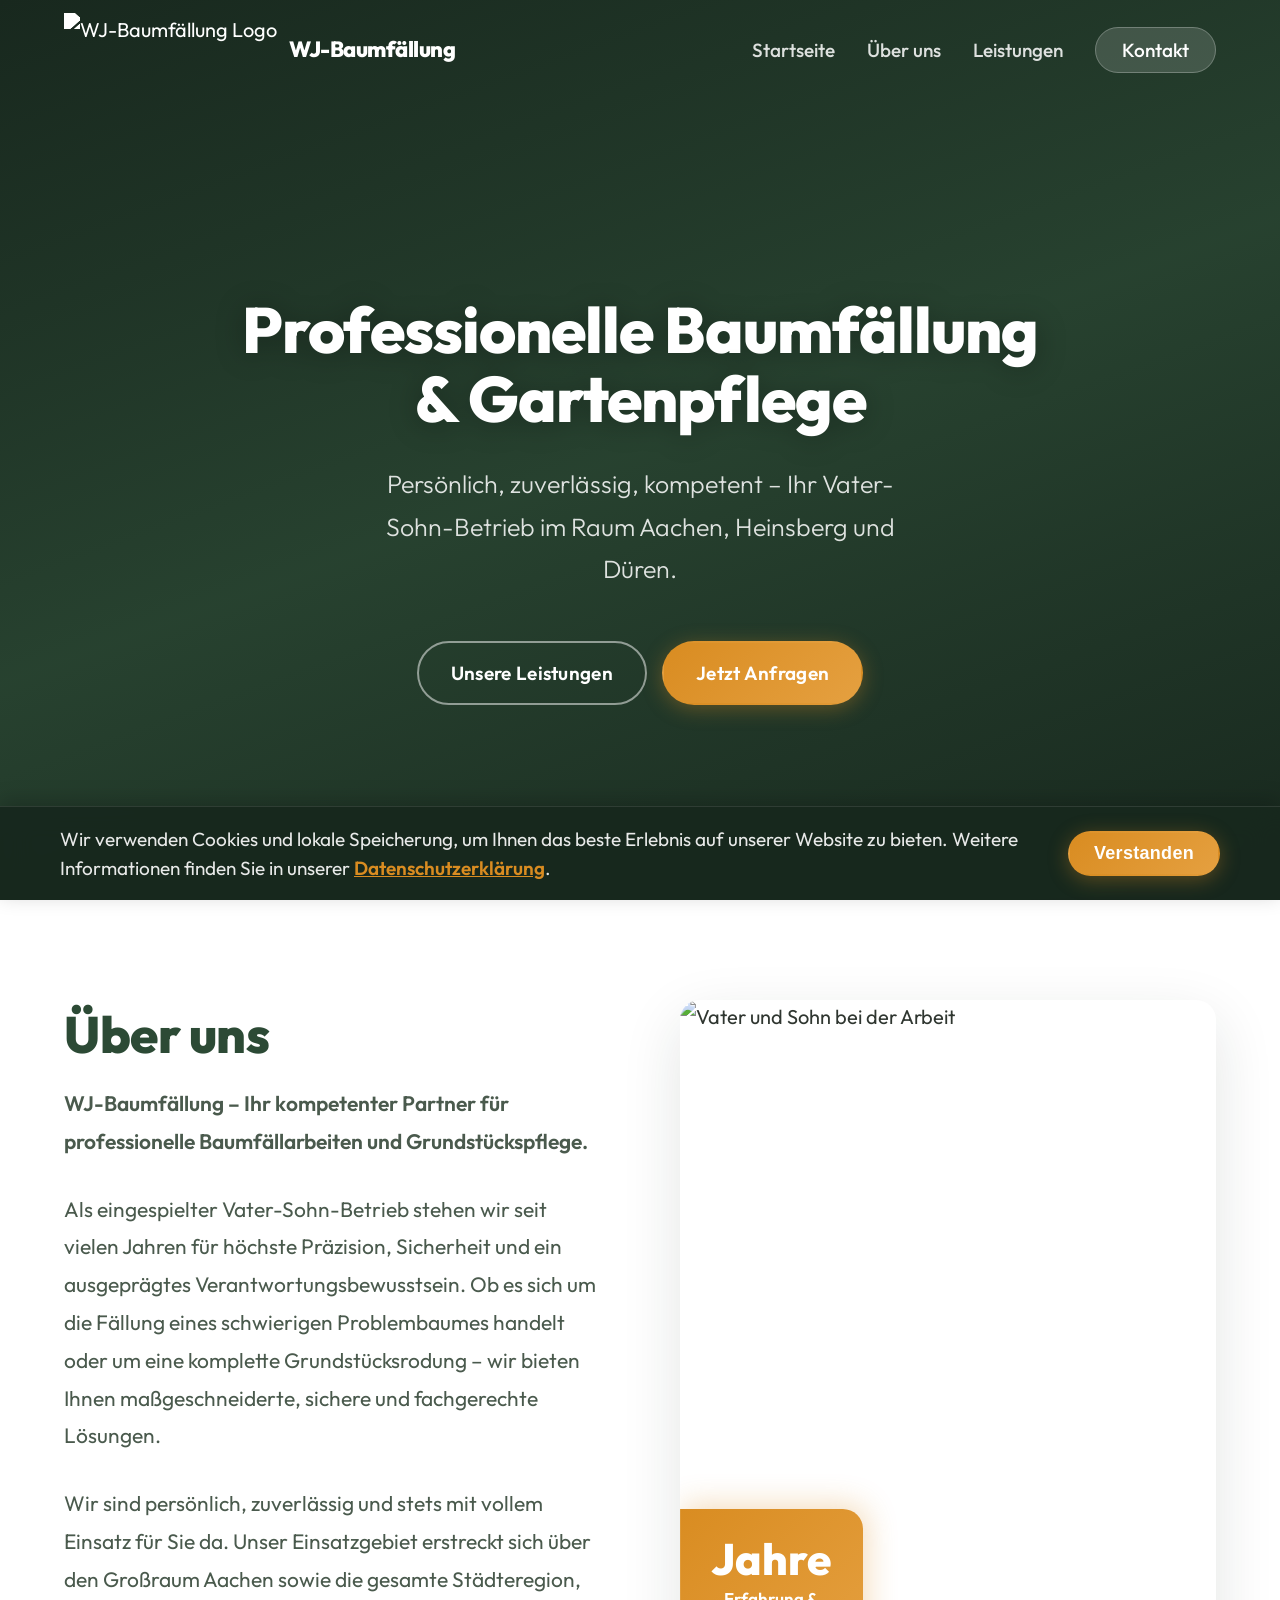
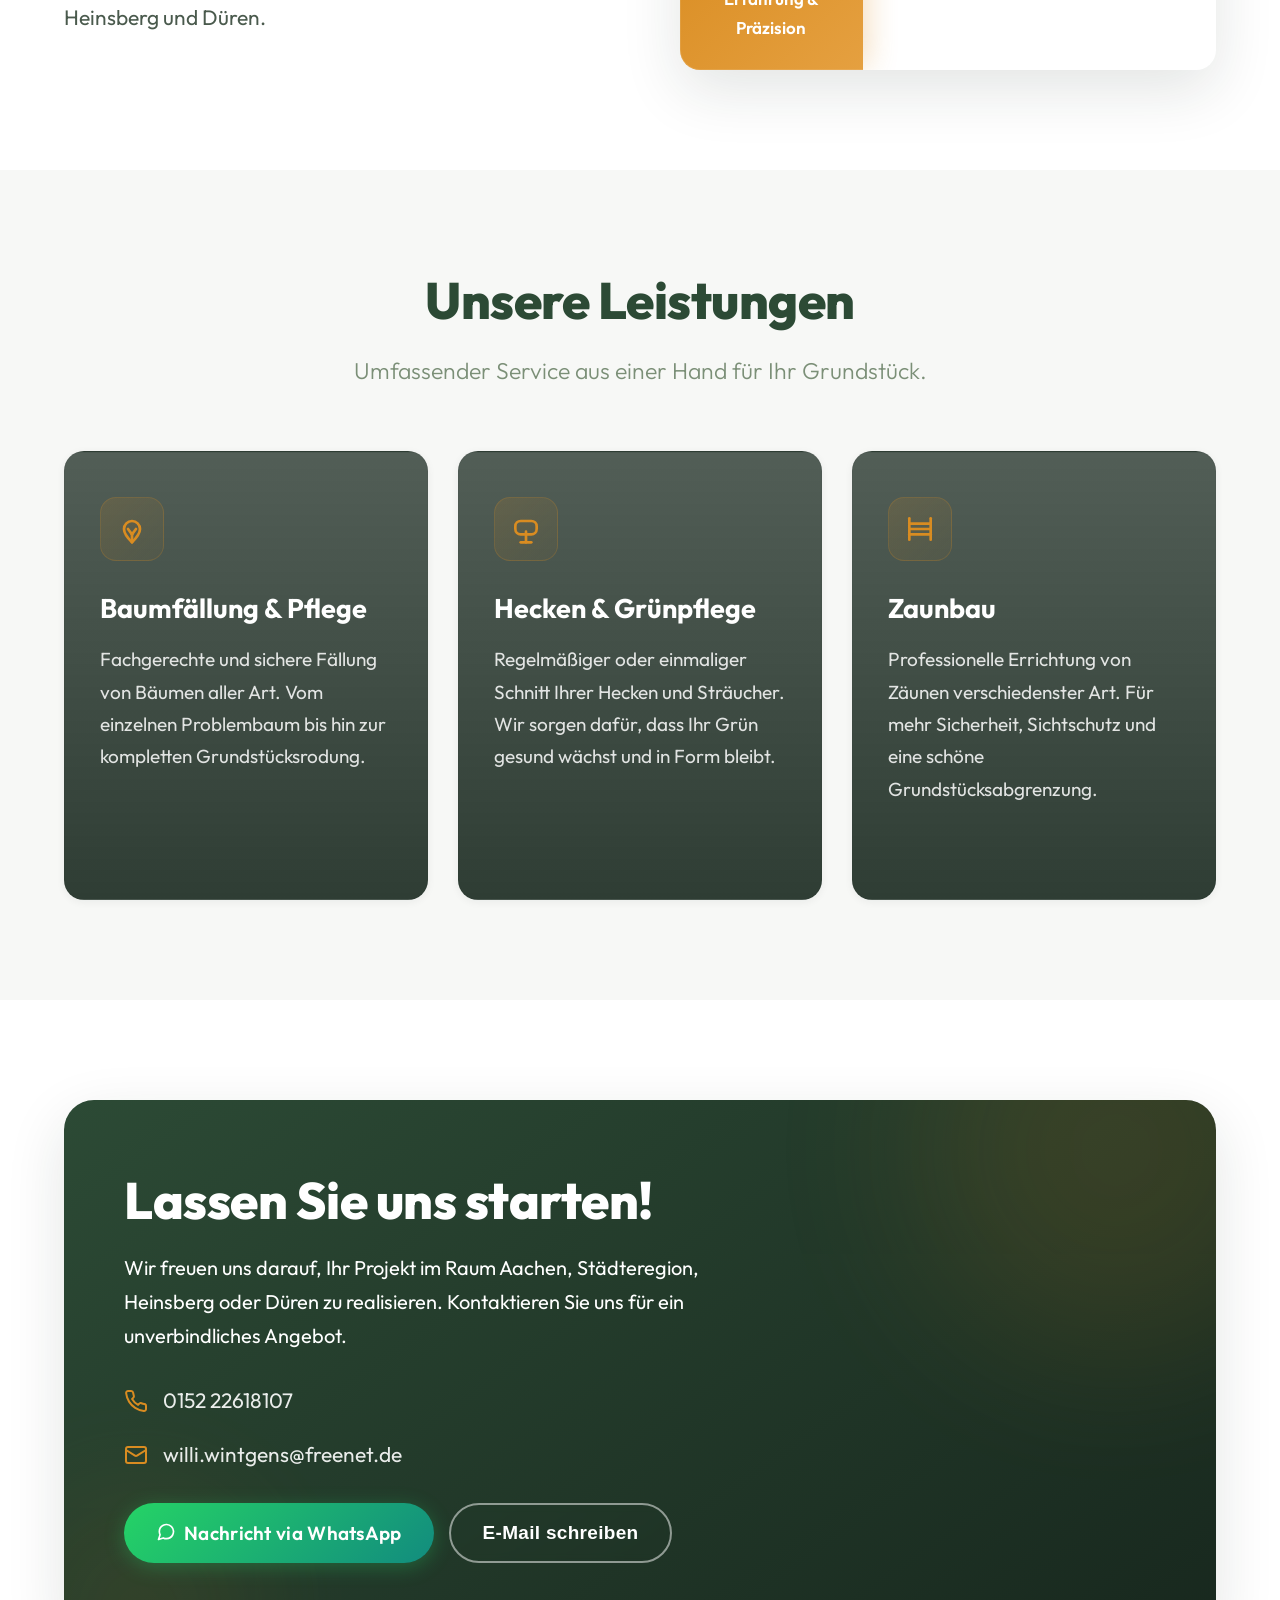
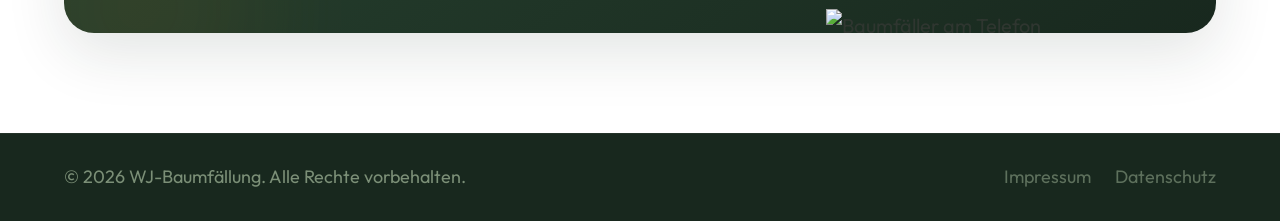
==== index.html @ ef1724c0 "Add Cookie consent banner and optimize legal pages for mobile" ====
<!DOCTYPE html>
<html lang="de">
<head>
    <meta charset="UTF-8">
    <meta name="viewport" content="width=device-width, initial-scale=1.0">
    <title>WJ-Baumfällung | Professionelle Baumfällarbeiten & Grundstückspflege</title>
    <meta name="description" content="WJ-Baumfällung – Ihr kompetenter Partner für professionelle Baumfällarbeiten und Grundstückspflege in Aachen, Heinsberg und Düren.">
    <link rel="stylesheet" href="style.css">
    <!-- Google Fonts: Outfit -->
    <link href="https://fonts.googleapis.com/css2?family=Outfit:wght@300;400;600;800&display=swap" rel="stylesheet">
</head>
<body>

    <!-- Navigation -->
    <nav class="navbar" id="navbar">
        <div class="nav-container">
            <a href="#" class="logo-link">
                <img src="Logo.svg" alt="WJ-Baumfällung Logo" class="logo">
                <span class="logo-text">WJ-Baumfällung</span>
            </a>
            <div class="hamburger" id="hamburger">
                <span></span>
                <span></span>
                <span></span>
            </div>
            <ul class="nav-links" id="nav-links">
                <li><a href="#home">Startseite</a></li>
                <li><a href="#about">Über uns</a></li>
                <li><a href="#services">Leistungen</a></li>
                <li><a href="#contact" class="btn-nav">Kontakt</a></li>
            </ul>
        </div>
    </nav>

    <!-- Hero Section -->
    <section id="home" class="hero">
        <div class="hero-content">
            <h1 class="hero-title">Professionelle Baumfällung & Gartenpflege</h1>
            <p class="hero-subtitle">Persönlich, zuverlässig, kompetent – Ihr Vater-Sohn-Betrieb im Raum Aachen, Heinsberg und Düren.</p>
            <div class="hero-buttons">
                <a href="#services" class="btn btn-outline">Unsere Leistungen</a>
                <a href="#contact" class="btn btn-primary">Jetzt Anfragen</a>
            </div>
        </div>
        <div class="hero-bg"></div>
    </section>

    <!-- About Section -->
    <section id="about" class="about section-padding section-pattern">
        <div class="container">
            <div class="about-grid">
                <div class="about-text reveal">
                    <h2 class="section-title">Über uns</h2>
                    <p class="lead">WJ-Baumfällung – Ihr kompetenter Partner für professionelle Baumfällarbeiten und Grundstückspflege.</p>
                    <p>Als eingespielter Vater-Sohn-Betrieb stehen wir seit vielen Jahren für höchste Präzision, Sicherheit und ein ausgeprägtes Verantwortungsbewusstsein. Ob es sich um die Fällung eines schwierigen Problembaumes handelt oder um eine komplette Grundstücksrodung – wir bieten Ihnen maßgeschneiderte, sichere und fachgerechte Lösungen.</p>
                    <p>Wir sind persönlich, zuverlässig und stets mit vollem Einsatz für Sie da. Unser Einsatzgebiet erstreckt sich über den Großraum Aachen sowie die gesamte Städteregion, Heinsberg und Düren.</p>
                </div>
                <div class="about-image-wrapper reveal reveal-delay-2">
                    <!-- We use one of the images as a placeholder for the about section -->
                    <img src="VuS.jpg" alt="Vater und Sohn bei der Arbeit" class="about-img">
                    <div class="experience-badge">
                        <span class="years">Jahre</span>
                        <span class="text">Erfahrung &<br>Präzision</span>
                    </div>
                </div>
            </div>
        </div>
    </section>

    <!-- Services Section -->
    <section id="services" class="services section-padding bg-light section-pattern">
        <div class="container">
            <div class="section-header center">
                <h2 class="section-title reveal">Unsere Leistungen</h2>
                <p class="section-subtitle reveal reveal-delay-1">Umfassender Service aus einer Hand für Ihr Grundstück.</p>
            </div>
            <div class="services-grid">
                <!-- Service 1 -->
                <div class="service-card reveal reveal-delay-1" data-gallery="Baumfaellung" data-gallery-title="Baumfällung &amp; Pflege">
                    <div class="service-icon">
                        <svg xmlns="http://www.w3.org/2000/svg" width="32" height="32" viewBox="0 0 24 24" fill="none" stroke="currentColor" stroke-width="2" stroke-linecap="round" stroke-linejoin="round"><path d="M12 22v-6"/><path d="M12 16L9 12"/><path d="M12 16l3-4"/><path d="M6 12a6 6 0 1 1 12 0c0 4-6 10-6 10s-6-6-6-10Z"/></svg>
                    </div>
                    <h3 class="service-title">Baumfällung &amp; Pflege</h3>
                    <p class="service-desc">Fachgerechte und sichere Fällung von Bäumen aller Art. Vom einzelnen Problembaum bis hin zur kompletten Grundstücksrodung.</p>
                    <span class="service-gallery-hint">Galerie ansehen →</span>
                </div>
                <!-- Service 2 -->
                <div class="service-card reveal reveal-delay-2" data-gallery="Hecken" data-gallery-title="Hecken &amp; Grünpflege">
                    <div class="service-icon">
                        <svg xmlns="http://www.w3.org/2000/svg" width="32" height="32" viewBox="0 0 24 24" fill="none" stroke="currentColor" stroke-width="2" stroke-linecap="round" stroke-linejoin="round"><path d="M4 10a4 4 0 0 1 4-4h8a4 4 0 0 1 4 4v2a4 4 0 0 1-4 4H8a4 4 0 0 1-4-4v-2Z"/><path d="M12 14v8"/><path d="M8 22h8"/></svg>
                    </div>
                    <h3 class="service-title">Hecken &amp; Grünpflege</h3>
                    <p class="service-desc">Regelmäßiger oder einmaliger Schnitt Ihrer Hecken und Sträucher. Wir sorgen dafür, dass Ihr Grün gesund wächst und in Form bleibt.</p>
                    <span class="service-gallery-hint">Galerie ansehen →</span>
                </div>
                <!-- Service 3 -->
                <div class="service-card reveal reveal-delay-3" data-gallery="Zaun" data-gallery-title="Zaunbau">
                    <div class="service-icon">
                        <svg xmlns="http://www.w3.org/2000/svg" width="32" height="32" viewBox="0 0 24 24" fill="none" stroke="currentColor" stroke-width="2" stroke-linecap="round" stroke-linejoin="round"><path d="M4 4v16"/><path d="M20 4v16"/><path d="M4 12h16"/><path d="M4 8h16"/><path d="M4 16h16"/></svg>
                    </div>
                    <h3 class="service-title">Zaunbau</h3>
                    <p class="service-desc">Professionelle Errichtung von Zäunen verschiedenster Art. Für mehr Sicherheit, Sichtschutz und eine schöne Grundstücksabgrenzung.</p>
                    <span class="service-gallery-hint">Galerie ansehen →</span>
                </div>
            </div>
        </div>
    </section>

    <!-- Service Gallery Modal -->
    <div id="service-gallery-modal" class="service-gallery-modal">
        <div class="sgm-header">
            <h2 id="sgm-title" class="sgm-title"></h2>
            <span id="sgm-close" class="sgm-close">&times;</span>
        </div>
        <div class="sgm-grid" id="sgm-grid">
            <!-- JS fills images here -->
        </div>
    </div>

    <!-- Lightbox Modal -->
    <div id="lightbox" class="lightbox">
        <span class="lightbox-close">&times;</span>
        <img class="lightbox-content" id="lightbox-img">
    </div>

    <!-- Contact Section -->
    <section id="contact" class="contact section-padding section-pattern">
        <div class="container">
            <div class="contact-box reveal">
                <img src="img/lumberjack_doodle.png" alt="Baumfäller am Telefon" class="contact-doodle">
                <div class="contact-info">
                    <h2 class="section-title text-white">Lassen Sie uns starten!</h2>
                    <p class="text-white">Wir freuen uns darauf, Ihr Projekt im Raum Aachen, Städteregion, Heinsberg oder Düren zu realisieren. Kontaktieren Sie uns für ein unverbindliches Angebot.</p>
                    <ul class="contact-details">
                        <li>
                            <svg xmlns="http://www.w3.org/2000/svg" width="24" height="24" viewBox="0 0 24 24" fill="none" stroke="currentColor" stroke-width="2" stroke-linecap="round" stroke-linejoin="round"><path d="M22 16.92v3a2 2 0 0 1-2.18 2 19.79 19.79 0 0 1-8.63-3.07 19.5 19.5 0 0 1-6-6 19.79 19.79 0 0 1-3.07-8.67A2 2 0 0 1 4.11 2h3a2 2 0 0 1 2 1.72 12.84 12.84 0 0 0 .7 2.81 2 2 0 0 1-.45 2.11L8.09 9.91a16 16 0 0 0 6 6l1.27-1.27a2 2 0 0 1 2.11-.45 12.84 12.84 0 0 0 2.81.7A2 2 0 0 1 22 16.92z"/></svg>
                            <span>0152 22618107</span>
                        </li>
                        <li>
                            <svg xmlns="http://www.w3.org/2000/svg" width="24" height="24" viewBox="0 0 24 24" fill="none" stroke="currentColor" stroke-width="2" stroke-linecap="round" stroke-linejoin="round"><rect width="20" height="16" x="2" y="4" rx="2"/><path d="m22 7-8.97 5.7a1.94 1.94 0 0 1-2.06 0L2 7"/></svg>
                            <span>willi.wintgens@freenet.de</span>
                        </li>
                    </ul>
                    <div style="margin-top: 30px; display: flex; gap: 15px; flex-wrap: wrap;">
                        <a href="https://wa.me/4915222618107" target="_blank" rel="noopener noreferrer" class="btn btn-whatsapp">
                            <svg xmlns="http://www.w3.org/2000/svg" width="20" height="20" viewBox="0 0 24 24" fill="none" stroke="currentColor" stroke-width="2" stroke-linecap="round" stroke-linejoin="round" style="margin-right: 8px; vertical-align: middle; margin-top: -2px;"><path d="M21 11.5a8.38 8.38 0 0 1-.9 3.8 8.5 8.5 0 0 1-7.6 4.7 8.38 8.38 0 0 1-3.8-.9L3 21l1.9-5.7a8.38 8.38 0 0 1-.9-3.8 8.5 8.5 0 0 1 4.7-7.6 8.38 8.38 0 0 1 3.8-.9h.5a8.48 8.48 0 0 1 8 8v.5z"/></svg>
                            Nachricht via WhatsApp
                        </a>
                        <button id="toggle-email-form" class="btn btn-outline" style="border-color: rgba(255,255,255,0.5);">
                            E-Mail schreiben
                        </button>
                    </div>

                    <!-- Email Form -->
                    <div id="email-form-container" class="email-form-container">
                        <form id="contact-form">
                            <div class="form-group">
                                <label for="form-email">Ihre E-Mail</label>
                                <input type="email" id="form-email" placeholder="mail@beispiel.de" required>
                            </div>
                            <div class="form-group">
                                <label for="form-subject">Anlass / Titel</label>
                                <input type="text" id="form-subject" placeholder="z.B. Baumfällung Anfrage" required>
                            </div>
                            <div class="form-group">
                                <label for="form-body">Ihre Nachricht</label>
                                <textarea id="form-body" rows="4" placeholder="Schreiben Sie hier Ihr Anliegen..." required></textarea>
                            </div>
                            <button type="submit" class="btn btn-primary" style="width: 100%;">Abschicken</button>
                        </form>
                    </div>
                </div>
            </div>
        </div>
    </section>

    <!-- Footer -->
    <footer class="footer">
        <div class="container footer-bottom">
            <p>&copy; <span id="year"></span> WJ-Baumfällung. Alle Rechte vorbehalten.</p>
            <div class="footer-links">
                <a href="impressum.html">Impressum</a>
                <a href="datenschutz.html">Datenschutz</a>
            </div>
        </div>
    </footer>

    <!-- Cookie Banner -->
    <div id="cookie-banner" class="cookie-banner">
        <div class="cookie-content">
            <p>Wir verwenden Cookies und lokale Speicherung, um Ihnen das beste Erlebnis auf unserer Website zu bieten. Weitere Informationen finden Sie in unserer <a href="datenschutz.html">Datenschutzerklärung</a>.</p>
            <div class="cookie-buttons">
                <button id="accept-cookies" class="btn btn-primary btn-sm">Verstanden</button>
            </div>
        </div>
    </div>

    <!-- Scripts -->
    <script src="images.js"></script>
    <script src="script.js"></script>
</body>
</html>

<!--

 __  __    _    ____  _____  __        _____ _____ _   _   _     _____     _______
|  \/  |  / \  |  _ \| ____| \ \      / /_ _|_   _| | | | | |   / _ \ \   / / ____|
| |\/| | / _ \ | | | |  _|    \ \ /\ / / | |  | | | |_| | | |  | | | \ \ / /|  _|
| |  | |/ ___ \| |_| | |___    \ V  V /  | |  | | |  _  | | |__| |_| |\ V / | |___
|_|  |_/_/   \_\____/|_____|    \_/\_/  |___| |_| |_| |_| |_____\___/  \_/  |_____|

 ______   __   __  ____    _    ____    _    ____   ___   ___  _______   __
| __ ) \ / /  | __ )  / \  | __ )  / \  | __ ) / _ \ / _ \| ____\ \ / /
|  _ \\ V /   |  _ \ / _ \ |  _ \ / _ \ |  _ \| | | | | | |  _|  \ V /
| |_) || |    | |_) / ___ \| |_) / ___ \| |_) | |_| | |_| | |___  | |
|____/ |_|    |____/_/   \_\____/_/   \_\____/ \___/ \___/|_____| |_|

-->
---- style.css ----
/* ---------- CSS Variables ---------- */
:root {
    /* Color Palette (Forest & Wood Theme) */
    --color-1: #18281E; /* Deep Forest Green */
    --color-2: #2C4A35; /* Olive Green */
    --color-3: #D98C21; /* Warm Amber Accent */
    --color-4: #7B8F77; /* Muted Sage */
    --color-5: #F5EFEB; /* Warm Cream */

    --bg-light: #F7F8F6;
    --text-main: #2F3630;
    --text-dark: var(--color-1);
    --text-light: #ffffff;
    
    /* Typography */
    --font-main: 'Outfit', 'Inter', 'Segoe UI', sans-serif;
    
    /* Spacing & Sizes */
    --nav-height: 100px;
    --section-pad: 100px 0;
    
    /* Effects */
    --transition: all 0.35s cubic-bezier(0.25, 0.46, 0.45, 0.94);
    --transition-fast: all 0.2s ease;
    --shadow-sm: 0 2px 8px rgba(24, 40, 30, 0.06);
    --shadow-md: 0 8px 30px rgba(24, 40, 30, 0.08);
    --shadow-lg: 0 20px 60px rgba(24, 40, 30, 0.12);
    --shadow-glow: 0 0 40px rgba(217, 140, 33, 0.15);
    --radius-sm: 12px;
    --radius-md: 20px;
    --radius-lg: 30px;
}

/* ---------- Reset & Base ---------- */
* {
    margin: 0;
    padding: 0;
    box-sizing: border-box;
}

html {
    scroll-behavior: smooth;
    scroll-padding-top: var(--nav-height);
    font-size: 125%;
}

.section-pattern {
    position: relative;
    z-index: 1;
}

.section-pattern::before {
    content: '';
    position: absolute;
    inset: 0;
    background-image: url('pattern.png');
    background-size: 400px;
    background-repeat: repeat;
    opacity: 0.7;
    mix-blend-mode: multiply;
    z-index: -1;
    pointer-events: none;
}

body {
    font-family: var(--font-main);
    color: var(--text-main);
    line-height: 1.7;
    background-color: #ffffff;
    overflow-x: hidden;
    -webkit-font-smoothing: antialiased;
    -moz-osx-font-smoothing: grayscale;
}

a {
    text-decoration: none;
    color: inherit;
    transition: var(--transition);
}

ul { list-style: none; }

img {
    max-width: 100%;
    height: auto;
    display: block;
}

.container {
    width: 90%;
    max-width: 1200px;
    margin: 0 auto;
}

.section-padding {
    padding: var(--section-pad);
}

.section-title {
    font-size: clamp(2rem, 4vw, 2.8rem);
    color: var(--color-2);
    margin-bottom: 1rem;
    font-weight: 800;
    letter-spacing: -0.5px;
    line-height: 1.2;
}

.section-subtitle {
    font-size: 1.15rem;
    color: var(--color-4);
    margin-bottom: 3rem;
    font-weight: 300;
}

.center { text-align: center; }
.bg-light { background-color: var(--bg-light); }
.text-white { color: var(--text-light) !important; }

/* ---------- Scroll Reveal Animations ---------- */
.reveal {
    opacity: 0;
    transform: translateY(40px);
    transition: opacity 0.8s cubic-bezier(0.16, 1, 0.3, 1),
                transform 0.8s cubic-bezier(0.16, 1, 0.3, 1);
}

.reveal.visible {
    opacity: 1;
    transform: translateY(0);
}

.reveal-delay-1 { transition-delay: 0.1s; }
.reveal-delay-2 { transition-delay: 0.2s; }
.reveal-delay-3 { transition-delay: 0.3s; }

/* ---------- Typography Utility ---------- */
.lead {
    font-size: 1.2rem;
    font-weight: 600;
    color: var(--color-2);
    margin-bottom: 1.5rem;
    line-height: 1.5;
}

/* ---------- Buttons ---------- */
.btn {
    display: inline-block;
    padding: 14px 32px;
    border-radius: 50px;
    font-weight: 600;
    font-size: 0.95rem;
    text-align: center;
    cursor: pointer;
    transition: var(--transition);
    border: 2px solid transparent;
    letter-spacing: 0.3px;
    position: relative;
    overflow: hidden;
}

.btn::after {
    content: '';
    position: absolute;
    top: 50%;
    left: 50%;
    width: 0;
    height: 0;
    background: rgba(255,255,255,0.15);
    border-radius: 50%;
    transform: translate(-50%, -50%);
    transition: width 0.6s ease, height 0.6s ease;
}

.btn:active::after {
    width: 300px;
    height: 300px;
}

.btn-primary {
    background: linear-gradient(135deg, var(--color-3) 0%, #E5A040 100%);
    color: var(--text-light);
    box-shadow: 0 4px 20px rgba(217, 140, 33, 0.35);
}

.btn-primary:hover {
    transform: translateY(-3px);
    box-shadow: 0 8px 30px rgba(217, 140, 33, 0.45);
}

.btn-outline {
    background-color: transparent;
    color: var(--text-light);
    border-color: rgba(255,255,255,0.5);
    backdrop-filter: blur(4px);
}

.btn-outline:hover {
    background-color: var(--text-light);
    color: var(--color-1);
    border-color: var(--text-light);
    transform: translateY(-3px);
}

.btn-whatsapp {
    background: linear-gradient(135deg, #25D366 0%, #128C7E 100%);
    color: #ffffff !important;
    box-shadow: 0 4px 20px rgba(37, 211, 102, 0.3);
    display: inline-flex;
    align-items: center;
    border: none;
}

.btn-whatsapp:hover {
    transform: translateY(-3px);
    box-shadow: 0 8px 30px rgba(37, 211, 102, 0.4);
}

/* ---------- Navigation ---------- */
.navbar {
    position: fixed;
    top: 0;
    left: 0;
    width: 100%;
    height: var(--nav-height);
    z-index: 1000;
    background: rgba(255, 255, 255, 0);
    backdrop-filter: blur(0px);
    -webkit-backdrop-filter: blur(0px);
    transition: all 0.4s cubic-bezier(0.25, 0.46, 0.45, 0.94);
}

.navbar.scrolled {
    height: 85px;
    background: rgba(255, 255, 255, 0.92);
    backdrop-filter: blur(20px);
    -webkit-backdrop-filter: blur(20px);
    box-shadow: 0 1px 20px rgba(24, 40, 30, 0.08);
}

.nav-container {
    width: 90%;
    max-width: 1200px;
    margin: 0 auto;
    height: 100%;
    display: flex;
    justify-content: space-between;
    align-items: center;
}

.logo-link {
    display: flex;
    align-items: center;
    gap: 12px;
}

.logo {
    height: 75px;
    width: auto;
    transition: var(--transition);
    filter: brightness(0) invert(1);
}

.navbar.scrolled .logo {
    height: 60px;
    filter: none;
}

.logo-text {
    font-size: 1.1rem;
    font-weight: 800;
    color: var(--text-light);
    letter-spacing: -0.5px;
    transition: var(--transition);
}

.navbar.scrolled .logo-text {
    color: var(--color-1);
}

.nav-links {
    display: flex;
    align-items: center;
    gap: 32px;
}

.nav-links a {
    font-weight: 500;
    color: rgba(255,255,255,0.85);
    font-size: 0.95rem;
    position: relative;
    transition: var(--transition);
}

.navbar.scrolled .nav-links a {
    color: var(--color-1);
}

.nav-links a:not(.btn-nav)::after {
    content: '';
    position: absolute;
    bottom: -6px;
    left: 50%;
    width: 0;
    height: 2px;
    background: var(--color-3);
    transition: var(--transition);
    transform: translateX(-50%);
    border-radius: 2px;
}

.nav-links a:not(.btn-nav):hover::after,
.nav-links a.active::after {
    width: 100%;
}

.nav-links a:not(.btn-nav):hover {
    color: var(--text-light);
}

.navbar.scrolled .nav-links a:not(.btn-nav):hover {
    color: var(--color-3);
}

.btn-nav {
    background: rgba(255,255,255,0.15);
    backdrop-filter: blur(10px);
    color: var(--text-light) !important;
    padding: 10px 26px;
    border-radius: 50px;
    border: 1px solid rgba(255,255,255,0.25);
}

.navbar.scrolled .btn-nav {
    background: var(--color-2);
    border-color: transparent;
}

.btn-nav:hover {
    background: var(--color-3) !important;
    color: var(--text-light) !important;
    border-color: transparent;
    transform: translateY(-2px);
}

/* Hamburger */
.hamburger {
    display: none;
    cursor: pointer;
    flex-direction: column;
    gap: 6px;
    z-index: 10;
}

.hamburger span {
    width: 26px;
    height: 2.5px;
    background-color: var(--text-light);
    transition: var(--transition);
    border-radius: 3px;
}

.navbar.scrolled .hamburger span {
    background-color: var(--color-1);
}

/* ---------- Hero Section ---------- */
.hero {
    height: 100vh;
    min-height: 650px;
    display: flex;
    align-items: center;
    position: relative;
    padding-top: var(--nav-height);
    background-color: var(--color-1);
    overflow: hidden;
}

.hero::before {
    content: '';
    position: absolute;
    top: 0;
    left: 0;
    width: 100%;
    height: 100%;
    background-image: url('BG.jpg');
    background-size: cover;
    background-position: center;
    z-index: 0;
    animation: heroZoom 20s ease-in-out infinite alternate;
}

@keyframes heroZoom {
    0% { transform: scale(1); }
    100% { transform: scale(1.08); }
}

.hero-bg {
    position: absolute;
    top: 0;
    left: 0;
    width: 100%;
    height: 100%;
    background: linear-gradient(
        160deg,
        rgba(24, 40, 30, 0.88) 0%,
        rgba(44, 74, 53, 0.75) 50%,
        rgba(24, 40, 30, 0.85) 100%
    );
    z-index: 1;
}

.hero-content {
    position: relative;
    z-index: 2;
    width: 90%;
    max-width: 800px;
    margin: 0 auto;
    text-align: center;
    color: var(--text-light);
    animation: heroFadeIn 1.2s cubic-bezier(0.16, 1, 0.3, 1) forwards;
}

@keyframes heroFadeIn {
    from {
        opacity: 0;
        transform: translateY(30px);
    }
    to {
        opacity: 1;
        transform: translateY(0);
    }
}

.hero-title {
    font-size: clamp(2.5rem, 5vw, 4.5rem);
    font-weight: 800;
    line-height: 1.08;
    margin-bottom: 1.5rem;
    text-shadow: 0 2px 30px rgba(0,0,0,0.3);
    letter-spacing: -1px;
}

.hero-subtitle {
    font-size: clamp(1.05rem, 2vw, 1.25rem);
    margin-bottom: 2.5rem;
    opacity: 0.85;
    max-width: 560px;
    margin-left: auto;
    margin-right: auto;
    font-weight: 300;
    line-height: 1.7;
}

.hero-buttons {
    display: flex;
    gap: 15px;
    justify-content: center;
}


/* ---------- About Section ---------- */
.about-grid {
    display: grid;
    grid-template-columns: 1fr 1fr;
    gap: 80px;
    align-items: center;
}

.about-text p {
    margin-bottom: 1.5rem;
    font-size: 1.05rem;
    color: #4A5A4D;
    line-height: 1.8;
}

.about-image-wrapper {
    position: relative;
    border-radius: var(--radius-md);
    overflow: hidden;
    box-shadow: var(--shadow-lg);
}

.about-image-wrapper::after {
    content: '';
    position: absolute;
    inset: 0;
    border-radius: var(--radius-md);
    border: 1px solid rgba(255,255,255,0.1);
    pointer-events: none;
}

.about-img {
    width: 100%;
    height: auto;
    object-fit: cover;
    aspect-ratio: 4/5;
    transition: transform 0.8s cubic-bezier(0.16, 1, 0.3, 1);
}

.about-image-wrapper:hover .about-img {
    transform: scale(1.03);
}

.experience-badge {
    position: absolute;
    bottom: -1px;
    left: -1px;
    background: linear-gradient(135deg, var(--color-3) 0%, #E5A040 100%);
    color: white;
    padding: 28px 32px;
    border-radius: 0 var(--radius-md) 0 0;
    display: flex;
    flex-direction: column;
    align-items: center;
    justify-content: center;
    box-shadow: 4px -4px 30px rgba(217, 140, 33, 0.3);
}

.experience-badge .years {
    font-size: 2.2rem;
    font-weight: 800;
    line-height: 1;
}

.experience-badge .text {
    font-size: 0.85rem;
    font-weight: 600;
    text-align: center;
    margin-top: 4px;
}

/* ---------- Services Section ---------- */
.services-grid {
    display: grid;
    grid-template-columns: repeat(auto-fit, minmax(300px, 1fr));
    gap: 30px;
    margin-top: 40px;
}

.service-card {
    background: #ffffff;
    padding: 45px 35px;
    border-radius: var(--radius-md);
    box-shadow: var(--shadow-sm);
    transition: var(--transition);
    border: 1px solid rgba(24, 40, 30, 0.04);
    position: relative;
    overflow: hidden;
    background-size: cover;
    background-position: center;
    z-index: 1;
}

.service-card[data-gallery="Baumfaellung"] {
    background-image: linear-gradient(to bottom, rgba(24, 40, 30, 0.75), rgba(24, 40, 30, 0.9)), url('img/bg_baumfaellung.png');
}

.service-card[data-gallery="Hecken"] {
    background-image: linear-gradient(to bottom, rgba(24, 40, 30, 0.75), rgba(24, 40, 30, 0.9)), url('img/bg_hecken.png');
}

.service-card[data-gallery="Zaun"] {
    background-image: linear-gradient(to bottom, rgba(24, 40, 30, 0.75), rgba(24, 40, 30, 0.9)), url('img/bg_zaunbau.png');
}

.service-card::before {
    content: '';
    position: absolute;
    top: 0;
    left: 0;
    width: 100%;
    height: 4px;
    background: linear-gradient(90deg, var(--color-3) 0%, var(--color-2) 100%);
    transform: scaleX(0);
    transform-origin: left;
    transition: transform 0.5s cubic-bezier(0.16, 1, 0.3, 1);
    z-index: 2;
}

.service-card:hover::before {
    transform: scaleX(1);
}

.service-card:hover {
    transform: translateY(-8px);
    box-shadow: var(--shadow-lg);
}

.service-icon {
    width: 64px;
    height: 64px;
    background: linear-gradient(135deg, rgba(217, 140, 33, 0.15) 0%, rgba(217, 140, 33, 0.05) 100%);
    color: var(--color-3);
    border-radius: 16px;
    display: flex;
    align-items: center;
    justify-content: center;
    margin-bottom: 25px;
    transition: var(--transition);
    border: 1px solid rgba(217, 140, 33, 0.2);
    position: relative;
    z-index: 2;
}

.service-card:hover .service-icon {
    background: linear-gradient(135deg, var(--color-3) 0%, #E5A040 100%);
    color: white;
    transform: scale(1.05);
    box-shadow: 0 4px 15px rgba(217, 140, 33, 0.3);
}

.service-title {
    font-size: 1.35rem;
    color: #ffffff;
    margin-bottom: 12px;
    font-weight: 700;
    position: relative;
    z-index: 2;
}

.service-desc {
    color: rgba(255, 255, 255, 0.85);
    line-height: 1.7;
    font-size: 0.95rem;
    position: relative;
    z-index: 2;
}
.service-gallery-hint {
    display: inline-block;
    margin-top: 18px;
    color: var(--color-3);
    font-weight: 600;
    font-size: 0.9rem;
    opacity: 0;
    transform: translateX(-8px);
    transition: var(--transition);
}

.service-card:hover .service-gallery-hint {
    opacity: 1;
    transform: translateX(0);
}

.service-card[data-gallery] {
    cursor: pointer;
}

/* ---------- Service Gallery Modal ---------- */
.service-gallery-modal {
    position: fixed;
    top: 0;
    left: 0;
    width: 100%;
    height: 100%;
    z-index: 1500;
    background: rgba(255, 255, 255, 0.97);
    backdrop-filter: blur(20px);
    -webkit-backdrop-filter: blur(20px);
    overflow-y: auto;
    opacity: 0;
    pointer-events: none;
    transition: opacity 0.4s ease;
}

.service-gallery-modal.active {
    opacity: 1;
    pointer-events: all;
}

.sgm-header {
    position: sticky;
    top: 0;
    z-index: 10;
    display: flex;
    justify-content: space-between;
    align-items: center;
    padding: 24px 5%;
    background: rgba(255, 255, 255, 0.9);
    backdrop-filter: blur(16px);
    -webkit-backdrop-filter: blur(16px);
    border-bottom: 1px solid rgba(24, 40, 30, 0.06);
}

.sgm-title {
    font-size: 1.5rem;
    font-weight: 800;
    color: var(--color-2);
}

.sgm-close {
    font-size: 2rem;
    color: var(--color-4);
    cursor: pointer;
    width: 48px;
    height: 48px;
    display: flex;
    align-items: center;
    justify-content: center;
    border-radius: 50%;
    transition: var(--transition);
    font-weight: 300;
}

.sgm-close:hover {
    background: rgba(24, 40, 30, 0.06);
    color: var(--color-1);
}

.sgm-grid {
    display: grid;
    grid-template-columns: repeat(auto-fill, minmax(220px, 1fr));
    gap: 12px;
    padding: 30px 5%;
    max-width: 1400px;
    margin: 0 auto;
}

/* ---------- Gallery Item (shared) ---------- */
.gallery-item {
    position: relative;
    aspect-ratio: 1 / 1;
    border-radius: var(--radius-sm);
    overflow: hidden;
    cursor: pointer;
    box-shadow: var(--shadow-sm);
    transition: var(--transition);
}

.gallery-item:hover {
    box-shadow: var(--shadow-md);
    transform: scale(1.02);
    z-index: 2;
}

.gallery-item img {
    width: 100%;
    height: 100%;
    object-fit: cover;
    transition: transform 0.6s cubic-bezier(0.16, 1, 0.3, 1);
}

.gallery-item:hover img {
    transform: scale(1.1);
}

.gallery-overlay {
    position: absolute;
    inset: 0;
    background: linear-gradient(to top, rgba(24, 40, 30, 0.6) 0%, rgba(24, 40, 30, 0.1) 50%, transparent 100%);
    display: flex;
    align-items: center;
    justify-content: center;
    opacity: 0;
    transition: opacity 0.4s ease;
}

.gallery-item:hover .gallery-overlay {
    opacity: 1;
}

.gallery-overlay svg {
    color: white;
    width: 36px;
    height: 36px;
    transform: scale(0.5) translateY(10px);
    transition: all 0.4s cubic-bezier(0.175, 0.885, 0.32, 1.275);
    opacity: 0;
    filter: drop-shadow(0 2px 4px rgba(0,0,0,0.3));
}

.gallery-item:hover .gallery-overlay svg {
    transform: scale(1) translateY(0);
    opacity: 1;
}

/* ---------- Lightbox Modal ---------- */
.lightbox {
    display: none;
    position: fixed;
    z-index: 2000;
    left: 0;
    top: 0;
    width: 100%;
    height: 100%;
    background-color: rgba(24, 40, 30, 0.95);
    backdrop-filter: blur(20px);
    -webkit-backdrop-filter: blur(20px);
}

.lightbox.active {
    display: flex;
    justify-content: center;
    align-items: center;
    animation: lightboxFadeIn 0.3s ease;
}

@keyframes lightboxFadeIn {
    from { opacity: 0; }
    to { opacity: 1; }
}

.lightbox-content {
    margin: auto;
    display: block;
    max-width: 90%;
    max-height: 85vh;
    border-radius: var(--radius-sm);
    box-shadow: 0 0 80px rgba(0,0,0,0.4);
    animation: lightboxZoom 0.4s cubic-bezier(0.16, 1, 0.3, 1);
}

@keyframes lightboxZoom {
    from { transform: scale(0.85); opacity: 0; }
    to { transform: scale(1); opacity: 1; }
}

.lightbox-close {
    position: absolute;
    top: 20px;
    right: 30px;
    color: rgba(255,255,255,0.7);
    font-size: 36px;
    font-weight: 300;
    transition: var(--transition);
    cursor: pointer;
    width: 48px;
    height: 48px;
    display: flex;
    align-items: center;
    justify-content: center;
    border-radius: 50%;
    background: rgba(255,255,255,0.05);
}

.lightbox-close:hover {
    color: white;
    background: rgba(255,255,255,0.15);
}

/* ---------- Contact Section ---------- */
.contact-box {
    background: linear-gradient(145deg, var(--color-2) 0%, var(--color-1) 100%);
    border-radius: var(--radius-lg);
    padding: 70px 60px;
    position: relative;
    overflow: hidden;
    box-shadow: var(--shadow-lg);
}

/* Decorative blurs */
.contact-box::before {
    content: '';
    position: absolute;
    width: 400px;
    height: 400px;
    background: var(--color-3);
    border-radius: 50%;
    top: -150px;
    right: -100px;
    opacity: 0.12;
    filter: blur(80px);
}

.contact-box::after {
    content: '';
    position: absolute;
    width: 250px;
    height: 250px;
    background: var(--color-3);
    border-radius: 50%;
    bottom: -100px;
    left: -50px;
    opacity: 0.08;
    filter: blur(60px);
}

.contact-doodle {
    position: absolute;
    right: 10px;
    bottom: -10px;
    width: 380px;
    z-index: 1;
    pointer-events: none;
    transition: var(--transition);
}

.contact-info {
    position: relative;
    z-index: 2;
    max-width: 600px;
}

.contact-details {
    margin-top: 30px;
    display: flex;
    flex-direction: column;
    gap: 18px;
}

.contact-details li {
    display: flex;
    align-items: center;
    gap: 15px;
    color: rgba(255,255,255,0.9);
    font-size: 1.05rem;
    transition: var(--transition);
}

.contact-details li:hover {
    transform: translateX(5px);
}

.contact-details svg {
    color: var(--color-3);
    flex-shrink: 0;
}

/* Email Form */
.email-form-container {
    max-height: 0;
    overflow: hidden;
    transition: max-height 0.6s cubic-bezier(0.16, 1, 0.3, 1),
                opacity 0.4s ease,
                margin-top 0.4s ease;
    opacity: 0;
    margin-top: 0;
}

.email-form-container.active {
    max-height: 1000px;
    opacity: 1;
    margin-top: 30px;
}

#contact-form {
    background: rgba(255, 255, 255, 0.06);
    backdrop-filter: blur(16px);
    -webkit-backdrop-filter: blur(16px);
    padding: 30px;
    border-radius: var(--radius-md);
    border: 1px solid rgba(255, 255, 255, 0.1);
}

.form-group {
    margin-bottom: 22px;
    text-align: left;
}

.form-group label {
    display: block;
    color: rgba(255,255,255,0.8);
    margin-bottom: 8px;
    font-size: 0.9rem;
    font-weight: 500;
    letter-spacing: 0.3px;
}

.form-group input,
.form-group textarea {
    width: 100%;
    padding: 14px 18px;
    border-radius: var(--radius-sm);
    border: 1px solid rgba(255,255,255,0.12);
    background: rgba(255,255,255,0.08);
    font-family: inherit;
    font-size: 1rem;
    color: white;
    transition: var(--transition);
}

.form-group input:focus,
.form-group textarea:focus {
    outline: none;
    border-color: var(--color-3);
    background: rgba(255,255,255,0.12);
    box-shadow: 0 0 0 3px rgba(217, 140, 33, 0.2);
}

.form-group input::placeholder,
.form-group textarea::placeholder {
    color: rgba(255,255,255,0.35);
}

/* ---------- Footer ---------- */
.footer {
    background: var(--color-1);
    color: var(--color-4);
    padding: 28px 0;
    border-top: 1px solid rgba(255,255,255,0.05);
}

.footer-bottom {
    display: flex;
    justify-content: space-between;
    align-items: center;
    flex-wrap: wrap;
    gap: 20px;
    font-size: 0.9rem;
}

.footer-links {
    display: flex;
    gap: 24px;
}

.footer-links a {
    opacity: 0.7;
    transition: var(--transition);
}

.footer-links a:hover {
    color: var(--color-3);
    opacity: 1;
}

/* ---------- Cookie Banner ---------- */
.cookie-banner {
    position: fixed;
    bottom: -150px;
    left: 0;
    width: 100%;
    background: rgba(24, 40, 30, 0.98);
    backdrop-filter: blur(15px);
    -webkit-backdrop-filter: blur(15px);
    color: white;
    padding: 18px 0;
    z-index: 9999;
    box-shadow: 0 -5px 20px rgba(0,0,0,0.2);
    transition: bottom 0.6s cubic-bezier(0.16, 1, 0.3, 1);
    border-top: 1px solid rgba(255,255,255,0.1);
}

.cookie-banner.show {
    bottom: 0;
}

.cookie-content {
    max-width: 1200px;
    margin: 0 auto;
    padding: 0 20px;
    display: flex;
    justify-content: space-between;
    align-items: center;
    gap: 20px;
}

.cookie-content p {
    margin: 0;
    font-size: 0.95rem;
    line-height: 1.5;
    color: rgba(255,255,255,0.9);
}

.cookie-content a {
    color: var(--color-3);
    text-decoration: underline;
    font-weight: 600;
}

.cookie-buttons .btn-sm {
    padding: 10px 24px;
    font-size: 0.9rem;
    white-space: nowrap;
}

@media (max-width: 768px) {
    .cookie-content {
        flex-direction: column;
        text-align: center;
        gap: 15px;
    }
}

/* ---------- Responsive Design ---------- */
@media (max-width: 992px) {
    .about-grid {
        grid-template-columns: 1fr;
        gap: 50px;
    }
    .about-image-wrapper {
        max-width: 600px;
        margin: 0 auto;
    }
}

@media (max-width: 768px) {
    html {
        font-size: 100%; /* Reset scaling on smaller screens */
    }

    .hamburger {
        display: flex;
    }
    
    .nav-links {
        position: absolute;
        top: var(--nav-height);
        left: 0;
        width: 100%;
        background: rgba(255, 255, 255, 0.98);
        backdrop-filter: blur(20px);
        flex-direction: column;
        padding: 30px 0;
        transition: all 0.4s cubic-bezier(0.16, 1, 0.3, 1);
        box-shadow: 0 20px 40px rgba(0,0,0,0.1);
        opacity: 0;
        transform: translateY(-10px);
        pointer-events: none;
    }
    
    .nav-links.active {
        opacity: 1;
        transform: translateY(0);
        pointer-events: all;
    }

    .nav-links a {
        color: var(--color-1) !important;
    }

    .btn-nav {
        background: var(--color-2) !important;
        color: white !important;
        border-color: transparent !important;
    }
    
    .hero-title {
        font-size: 2.5rem;
    }
    
    .hero-buttons {
        flex-direction: column;
        align-items: stretch;
        gap: 15px;
    }

    .hero-buttons .btn {
        width: 100%;
        text-align: center;
        justify-content: center;
    }
    
    .gallery-grid {
        grid-template-columns: repeat(auto-fill, minmax(140px, 1fr));
        gap: 8px;
    }
    
    .contact-box {
        padding: 40px 24px;
    }

    .contact-doodle {
        display: none;
    }

    .section-padding {
        padding: 60px 0;
    }

    .footer-bottom {
        flex-direction: column;
        text-align: center;
        gap: 15px;
    }
}

@media (max-width: 480px) {
    .section-title {
        font-size: 2rem;
    }
    
    .hero-title {
        font-size: 2.1rem;
    }
    
    .hero-subtitle {
        font-size: 1.1rem;
    }
    
    .gallery-grid {
        grid-template-columns: repeat(2, 1fr);
        gap: 6px;
    }

    .gallery-item {
        border-radius: 8px;
    }

    .services-grid {
        grid-template-columns: 1fr;
    }

    .service-card {
        padding: 30px 20px;
    }

    .contact-box {
        padding: 30px 20px;
    }
}
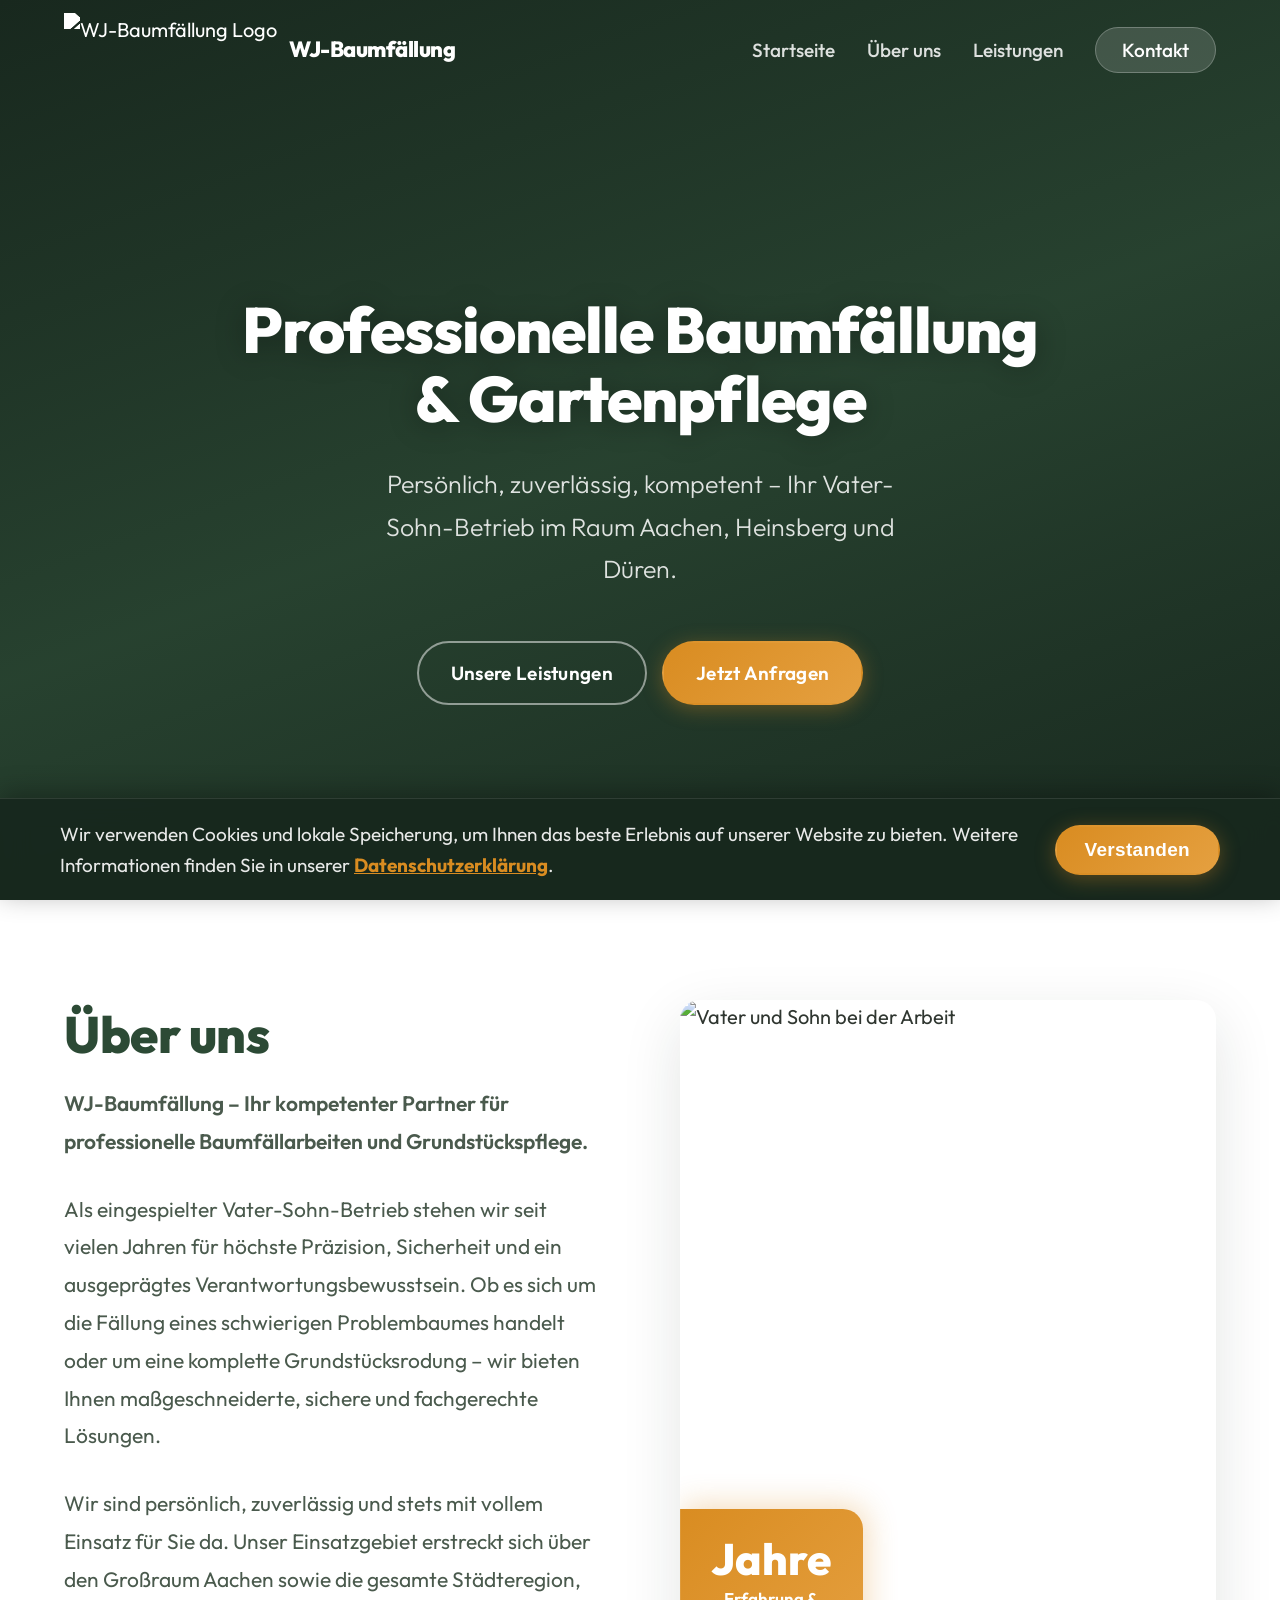
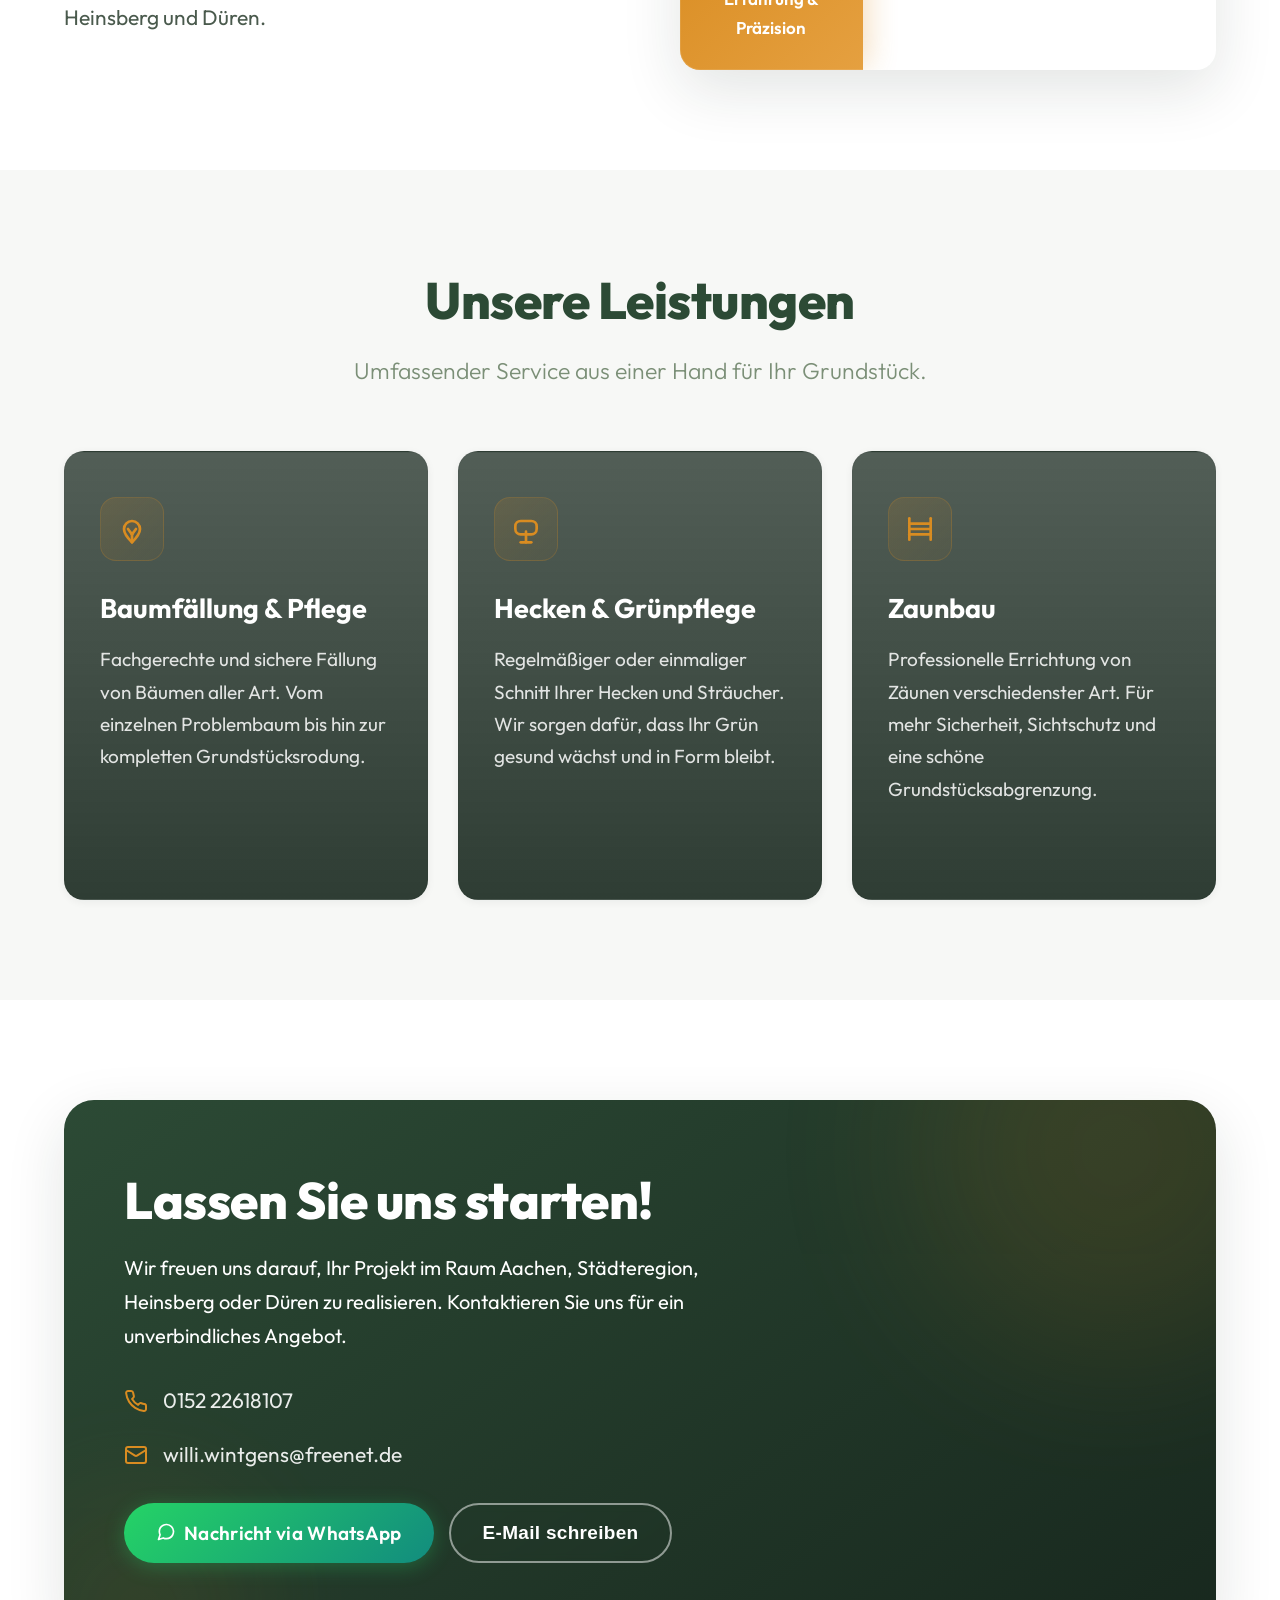
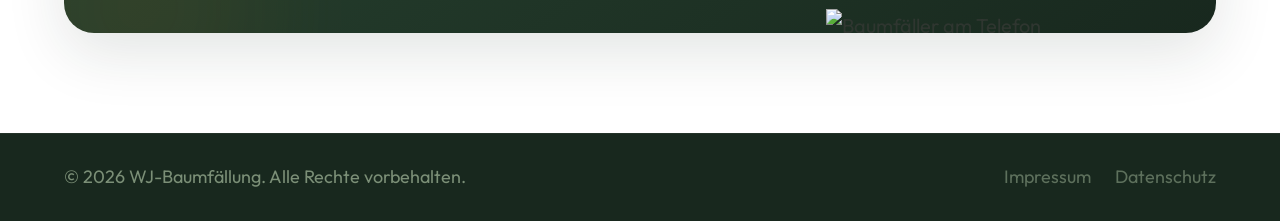
==== commit ab032d6c: "Translate all code comments to German for better readability" ====
--- a/index.html
+++ b/index.html
@@ -32,7 +32,7 @@
         </div>
     </nav>
 
-    <!-- Hero Section -->
+    <!-- Hero-Bereich (Startseite) -->
     <section id="home" class="hero">
         <div class="hero-content">
             <h1 class="hero-title">Professionelle Baumfällung & Gartenpflege</h1>
@@ -45,7 +45,7 @@
         <div class="hero-bg"></div>
     </section>
 
-    <!-- About Section -->
+    <!-- Über uns-Bereich -->
     <section id="about" class="about section-padding section-pattern">
         <div class="container">
             <div class="about-grid">
@@ -67,7 +67,7 @@
         </div>
     </section>
 
-    <!-- Services Section -->
+    <!-- Leistungs-Bereich -->
     <section id="services" class="services section-padding bg-light section-pattern">
         <div class="container">
             <div class="section-header center">
@@ -106,24 +106,24 @@
         </div>
     </section>
 
-    <!-- Service Gallery Modal -->
+    <!-- Galerie-Modal für Leistungen -->
     <div id="service-gallery-modal" class="service-gallery-modal">
         <div class="sgm-header">
             <h2 id="sgm-title" class="sgm-title"></h2>
             <span id="sgm-close" class="sgm-close">&times;</span>
         </div>
         <div class="sgm-grid" id="sgm-grid">
-            <!-- JS fills images here -->
+            <!-- Bilder werden per JS eingefügt -->
         </div>
     </div>
 
-    <!-- Lightbox Modal -->
+    <!-- Lightbox für die Einzelbildansicht -->
     <div id="lightbox" class="lightbox">
         <span class="lightbox-close">&times;</span>
         <img class="lightbox-content" id="lightbox-img">
     </div>
 
-    <!-- Contact Section -->
+    <!-- Kontakt-Bereich -->
     <section id="contact" class="contact section-padding section-pattern">
         <div class="container">
             <div class="contact-box reveal">
@@ -174,7 +174,7 @@
         </div>
     </section>
 
-    <!-- Footer -->
+    <!-- Footer-Bereich -->
     <footer class="footer">
         <div class="container footer-bottom">
             <p>&copy; <span id="year"></span> WJ-Baumfällung. Alle Rechte vorbehalten.</p>
@@ -195,7 +195,7 @@
         </div>
     </div>
 
-    <!-- Scripts -->
+    <!-- Skripte -->
     <script src="images.js"></script>
     <script src="script.js"></script>
 </body>
--- a/style.css
+++ b/style.css
@@ -1,25 +1,25 @@
-/* ---------- CSS Variables ---------- */
+/* ---------- CSS-Variablen ---------- */
 :root {
-    /* Color Palette (Forest & Wood Theme) */
-    --color-1: #18281E; /* Deep Forest Green */
-    --color-2: #2C4A35; /* Olive Green */
-    --color-3: #D98C21; /* Warm Amber Accent */
-    --color-4: #7B8F77; /* Muted Sage */
-    --color-5: #F5EFEB; /* Warm Cream */
+    /* Farbpalette (Wald- & Holz-Thema) */
+    --color-1: #18281E; /* Tiefes Waldgrün */
+    --color-2: #2C4A35; /* Olivgrün */
+    --color-3: #D98C21; /* Warmer Bernstein-Akzent */
+    --color-4: #7B8F77; /* Gedecktes Salbeigrün */
+    --color-5: #F5EFEB; /* Warmes Cremeweiß */
 
     --bg-light: #F7F8F6;
     --text-main: #2F3630;
     --text-dark: var(--color-1);
     --text-light: #ffffff;
     
-    /* Typography */
+    /* Typografie */
     --font-main: 'Outfit', 'Inter', 'Segoe UI', sans-serif;
     
-    /* Spacing & Sizes */
+    /* Abstände & Größen */
     --nav-height: 100px;
     --section-pad: 100px 0;
     
-    /* Effects */
+    /* Effekte */
     --transition: all 0.35s cubic-bezier(0.25, 0.46, 0.45, 0.94);
     --transition-fast: all 0.2s ease;
     --shadow-sm: 0 2px 8px rgba(24, 40, 30, 0.06);
@@ -31,7 +31,7 @@
     --radius-lg: 30px;
 }
 
-/* ---------- Reset & Base ---------- */
+/* ---------- Reset & Basis ---------- */
 * {
     margin: 0;
     padding: 0;
@@ -116,7 +116,7 @@
 .bg-light { background-color: var(--bg-light); }
 .text-white { color: var(--text-light) !important; }
 
-/* ---------- Scroll Reveal Animations ---------- */
+/* ---------- Scroll-Reveal-Animationen ---------- */
 .reveal {
     opacity: 0;
     transform: translateY(40px);
@@ -133,7 +133,7 @@
 .reveal-delay-2 { transition-delay: 0.2s; }
 .reveal-delay-3 { transition-delay: 0.3s; }
 
-/* ---------- Typography Utility ---------- */
+/* ---------- Typografie-Hilfsklassen ---------- */
 .lead {
     font-size: 1.2rem;
     font-weight: 600;
@@ -342,7 +342,7 @@
     transform: translateY(-2px);
 }
 
-/* Hamburger */
+/* Hamburger-Menü */
 .hamburger {
     display: none;
     cursor: pointer;
@@ -363,7 +363,7 @@
     background-color: var(--color-1);
 }
 
-/* ---------- Hero Section ---------- */
+/* ---------- Hero-Bereich ---------- */
 .hero {
     height: 100vh;
     min-height: 650px;
@@ -458,7 +458,7 @@
 }
 
 
-/* ---------- About Section ---------- */
+/* ---------- Über uns-Bereich ---------- */
 .about-grid {
     display: grid;
     grid-template-columns: 1fr 1fr;
@@ -529,7 +529,7 @@
     margin-top: 4px;
 }
 
-/* ---------- Services Section ---------- */
+/* ---------- Leistungs-Bereich ---------- */
 .services-grid {
     display: grid;
     grid-template-columns: repeat(auto-fit, minmax(300px, 1fr));
@@ -645,7 +645,7 @@
     cursor: pointer;
 }
 
-/* ---------- Service Gallery Modal ---------- */
+/* ---------- Galerie-Modal für Leistungen ---------- */
 .service-gallery-modal {
     position: fixed;
     top: 0;
@@ -715,7 +715,7 @@
     margin: 0 auto;
 }
 
-/* ---------- Gallery Item (shared) ---------- */
+/* ---------- Galerie-Element (geteilt) ---------- */
 .gallery-item {
     position: relative;
     aspect-ratio: 1 / 1;
@@ -773,7 +773,7 @@
     opacity: 1;
 }
 
-/* ---------- Lightbox Modal ---------- */
+/* ---------- Lightbox-Modal ---------- */
 .lightbox {
     display: none;
     position: fixed;
@@ -837,7 +837,7 @@
     background: rgba(255,255,255,0.15);
 }
 
-/* ---------- Contact Section ---------- */
+/* ---------- Kontakt-Bereich ---------- */
 .contact-box {
     background: linear-gradient(145deg, var(--color-2) 0%, var(--color-1) 100%);
     border-radius: var(--radius-lg);
@@ -847,7 +847,7 @@
     box-shadow: var(--shadow-lg);
 }
 
-/* Decorative blurs */
+/* Dekorative Unschärfe-Effekte (Blurs) */
 .contact-box::before {
     content: '';
     position: absolute;
@@ -915,7 +915,7 @@
     flex-shrink: 0;
 }
 
-/* Email Form */
+/* E-Mail-Formular */
 .email-form-container {
     max-height: 0;
     overflow: hidden;
@@ -981,7 +981,7 @@
     color: rgba(255,255,255,0.35);
 }
 
-/* ---------- Footer ---------- */
+/* ---------- Footer-Bereich ---------- */
 .footer {
     background: var(--color-1);
     color: var(--color-4);
@@ -1023,9 +1023,9 @@
     backdrop-filter: blur(15px);
     -webkit-backdrop-filter: blur(15px);
     color: white;
-    padding: 18px 0;
+    padding: 20px 0;
     z-index: 9999;
-    box-shadow: 0 -5px 20px rgba(0,0,0,0.2);
+    box-shadow: 0 -5px 25px rgba(0,0,0,0.3);
     transition: bottom 0.6s cubic-bezier(0.16, 1, 0.3, 1);
     border-top: 1px solid rgba(255,255,255,0.1);
 }
@@ -1047,31 +1047,28 @@
 .cookie-content p {
     margin: 0;
     font-size: 0.95rem;
-    line-height: 1.5;
+    line-height: 1.6;
     color: rgba(255,255,255,0.9);
 }
 
 .cookie-content a {
     color: var(--color-3);
     text-decoration: underline;
-    font-weight: 600;
+    font-weight: 700;
+    transition: var(--transition);
+}
+
+.cookie-content a:hover {
+    color: white;
 }
 
 .cookie-buttons .btn-sm {
-    padding: 10px 24px;
-    font-size: 0.9rem;
+    padding: 12px 28px;
+    font-size: 0.95rem;
     white-space: nowrap;
 }
 
-@media (max-width: 768px) {
-    .cookie-content {
-        flex-direction: column;
-        text-align: center;
-        gap: 15px;
-    }
-}
-
-/* ---------- Responsive Design ---------- */
+/* ---------- Responsives Design ---------- */
 @media (max-width: 992px) {
     .about-grid {
         grid-template-columns: 1fr;
@@ -1085,7 +1082,7 @@
 
 @media (max-width: 768px) {
     html {
-        font-size: 100%; /* Reset scaling on smaller screens */
+        font-size: 100%; /* Skalierung auf kleineren Bildschirmen zurücksetzen */
     }
 
     .hamburger {
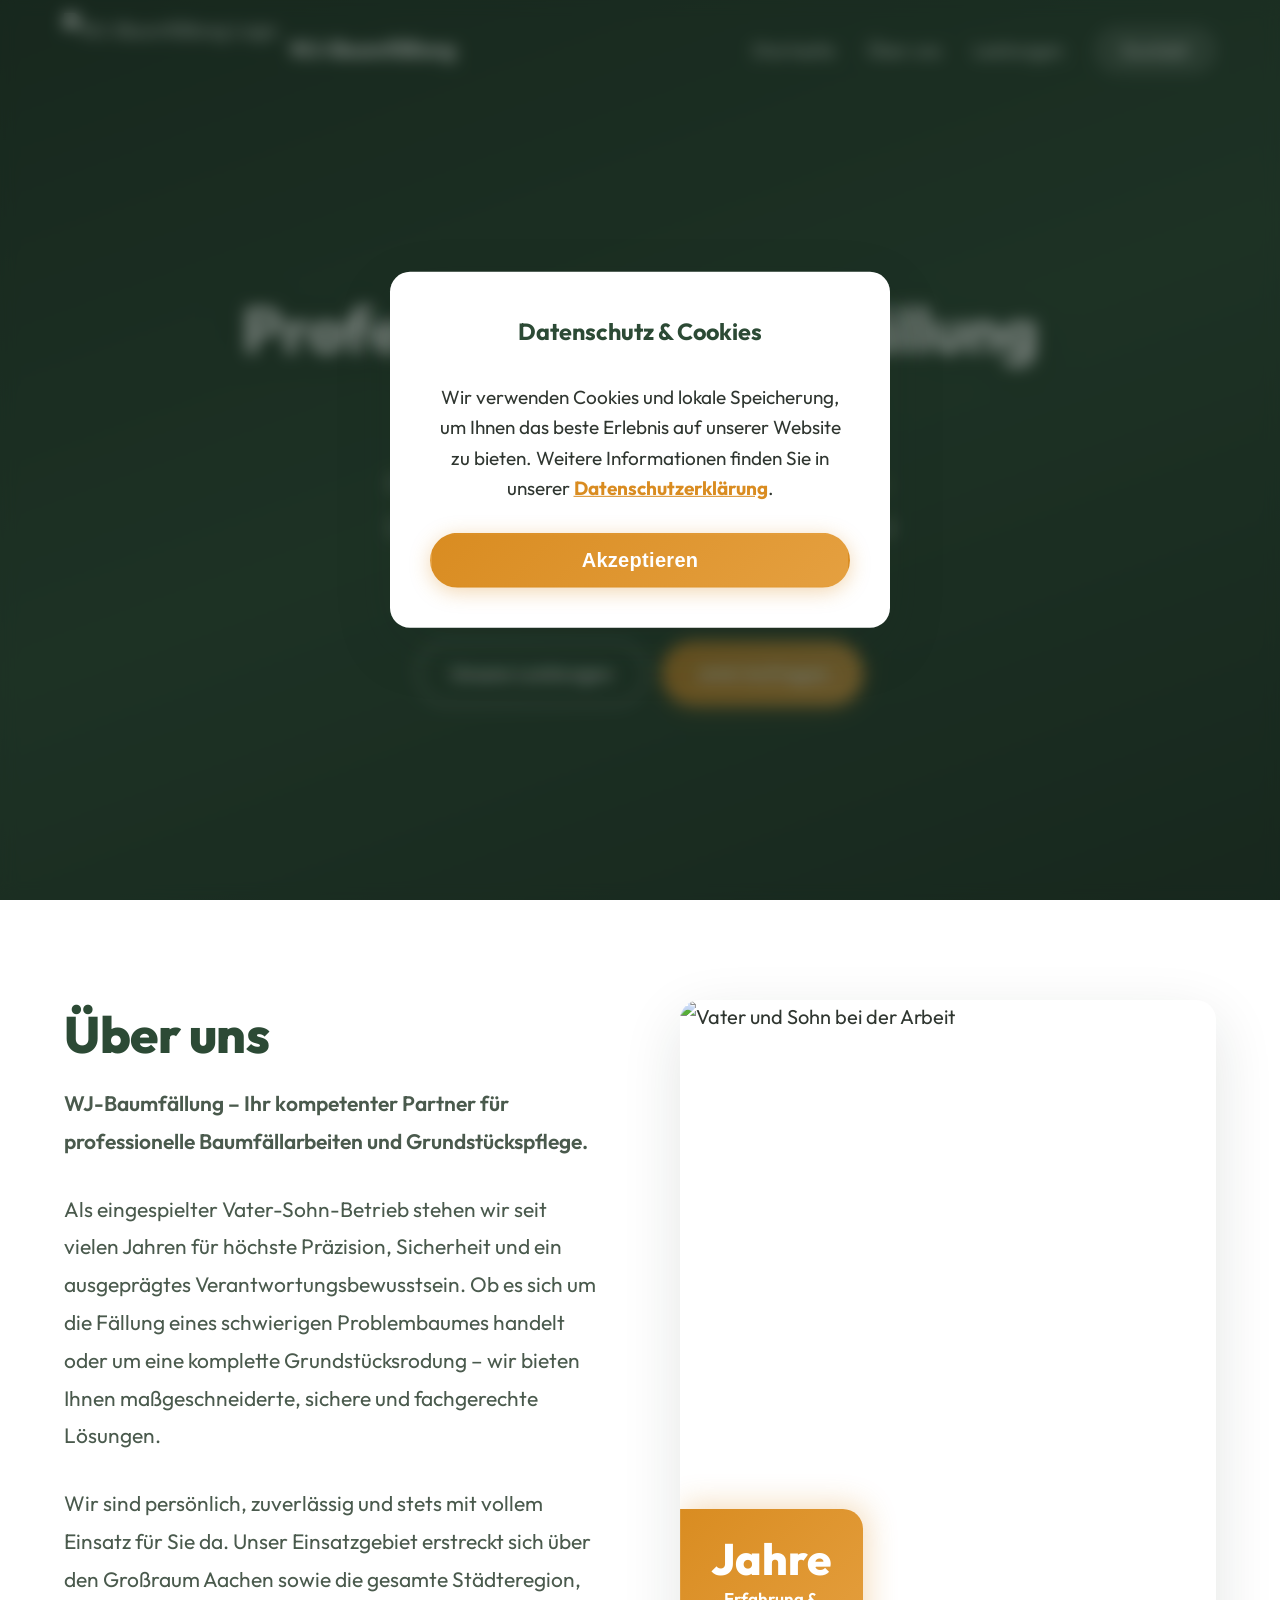
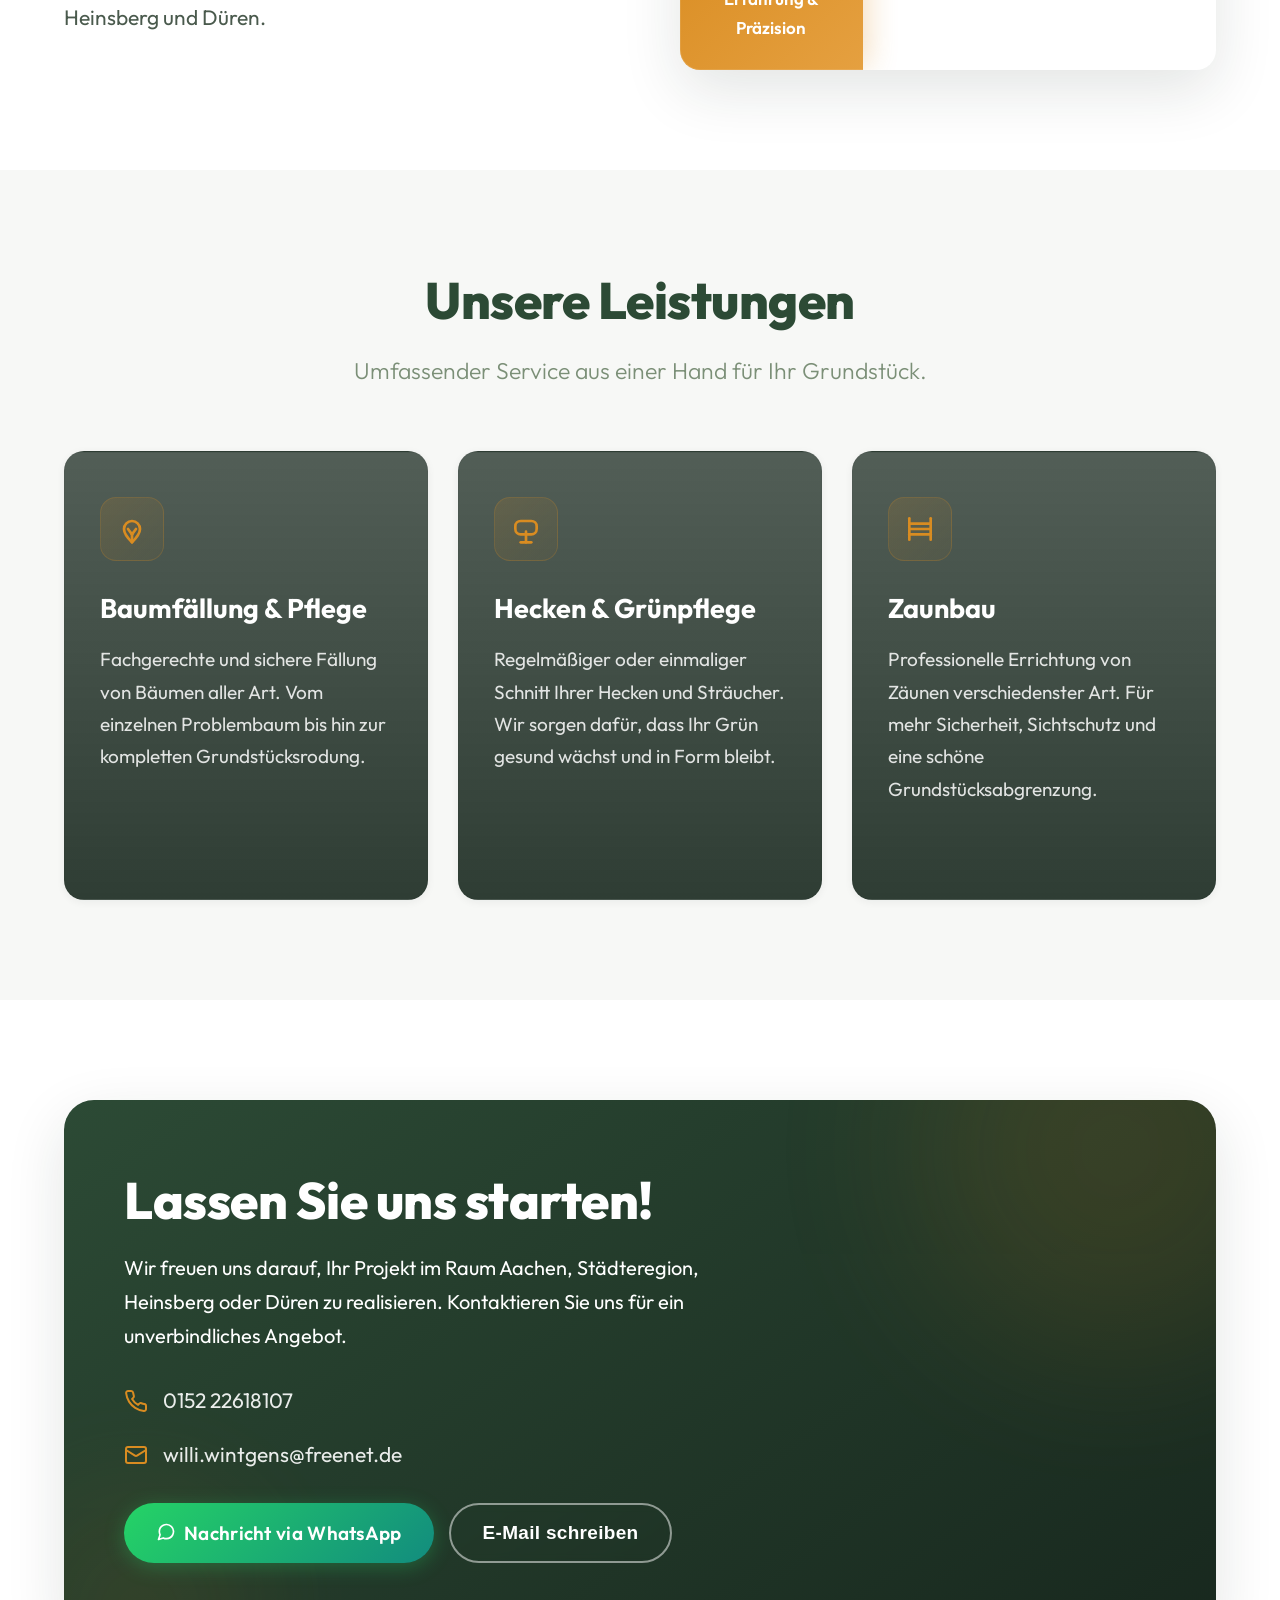
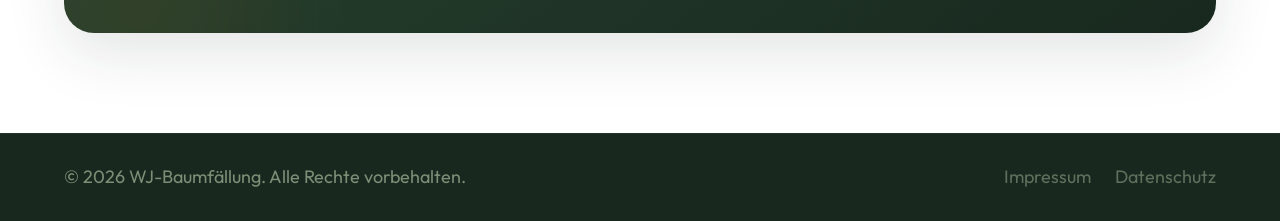
==== commit b0a384e9: "Remove lumberjack doodle image from contact section" ====
--- a/index.html
+++ b/index.html
@@ -127,7 +127,6 @@
     <section id="contact" class="contact section-padding section-pattern">
         <div class="container">
             <div class="contact-box reveal">
-                <img src="img/lumberjack_doodle.png" alt="Baumfäller am Telefon" class="contact-doodle">
                 <div class="contact-info">
                     <h2 class="section-title text-white">Lassen Sie uns starten!</h2>
                     <p class="text-white">Wir freuen uns darauf, Ihr Projekt im Raum Aachen, Städteregion, Heinsberg oder Düren zu realisieren. Kontaktieren Sie uns für ein unverbindliches Angebot.</p>
@@ -185,12 +184,16 @@
         </div>
     </footer>
 
+    <!-- Cookie Banner Overlay -->
+    <div id="cookie-overlay" class="cookie-overlay"></div>
+
     <!-- Cookie Banner -->
     <div id="cookie-banner" class="cookie-banner">
         <div class="cookie-content">
+            <h3 style="margin-bottom: 10px; color: var(--color-2);">Datenschutz & Cookies</h3>
             <p>Wir verwenden Cookies und lokale Speicherung, um Ihnen das beste Erlebnis auf unserer Website zu bieten. Weitere Informationen finden Sie in unserer <a href="datenschutz.html">Datenschutzerklärung</a>.</p>
             <div class="cookie-buttons">
-                <button id="accept-cookies" class="btn btn-primary btn-sm">Verstanden</button>
+                <button id="accept-cookies" class="btn btn-primary btn-sm">Akzeptieren</button>
             </div>
         </div>
     </div>
--- a/style.css
+++ b/style.css
@@ -874,15 +874,6 @@
     filter: blur(60px);
 }
 
-.contact-doodle {
-    position: absolute;
-    right: 10px;
-    bottom: -10px;
-    width: 380px;
-    z-index: 1;
-    pointer-events: none;
-    transition: var(--transition);
-}
 
 .contact-info {
     position: relative;
@@ -1014,32 +1005,54 @@
 }
 
 /* ---------- Cookie Banner ---------- */
+.cookie-overlay {
+    position: fixed;
+    top: 0;
+    left: 0;
+    width: 100%;
+    height: 100%;
+    background: rgba(24, 40, 30, 0.6);
+    backdrop-filter: blur(8px);
+    -webkit-backdrop-filter: blur(8px);
+    z-index: 9998;
+    display: none;
+    opacity: 0;
+    transition: opacity 0.5s ease;
+}
+
+.cookie-overlay.show {
+    display: block;
+    opacity: 1;
+}
+
 .cookie-banner {
     position: fixed;
-    bottom: -150px;
-    left: 0;
-    width: 100%;
-    background: rgba(24, 40, 30, 0.98);
-    backdrop-filter: blur(15px);
-    -webkit-backdrop-filter: blur(15px);
-    color: white;
-    padding: 20px 0;
+    top: 50%;
+    left: 50%;
+    transform: translate(-50%, -40%);
+    width: 90%;
+    max-width: 500px;
+    background: #ffffff;
+    color: var(--text-main);
+    padding: 40px;
+    border-radius: var(--radius-md);
     z-index: 9999;
-    box-shadow: 0 -5px 25px rgba(0,0,0,0.3);
-    transition: bottom 0.6s cubic-bezier(0.16, 1, 0.3, 1);
-    border-top: 1px solid rgba(255,255,255,0.1);
+    box-shadow: var(--shadow-lg);
+    transition: transform 0.6s cubic-bezier(0.16, 1, 0.3, 1), opacity 0.6s ease;
+    opacity: 0;
+    pointer-events: none;
+    text-align: center;
 }
 
 .cookie-banner.show {
-    bottom: 0;
+    transform: translate(-50%, -50%);
+    opacity: 1;
+    pointer-events: all;
 }
 
 .cookie-content {
-    max-width: 1200px;
-    margin: 0 auto;
-    padding: 0 20px;
-    display: flex;
-    justify-content: space-between;
+    display: flex;
+    flex-direction: column;
     align-items: center;
     gap: 20px;
 }
@@ -1048,7 +1061,7 @@
     margin: 0;
     font-size: 0.95rem;
     line-height: 1.6;
-    color: rgba(255,255,255,0.9);
+    color: var(--text-main);
 }
 
 .cookie-content a {
@@ -1059,12 +1072,18 @@
 }
 
 .cookie-content a:hover {
-    color: white;
+    color: var(--color-2);
+}
+
+.cookie-buttons {
+    margin-top: 10px;
+    width: 100%;
 }
 
 .cookie-buttons .btn-sm {
-    padding: 12px 28px;
-    font-size: 0.95rem;
+    width: 100%;
+    padding: 14px 28px;
+    font-size: 1rem;
     white-space: nowrap;
 }
 
